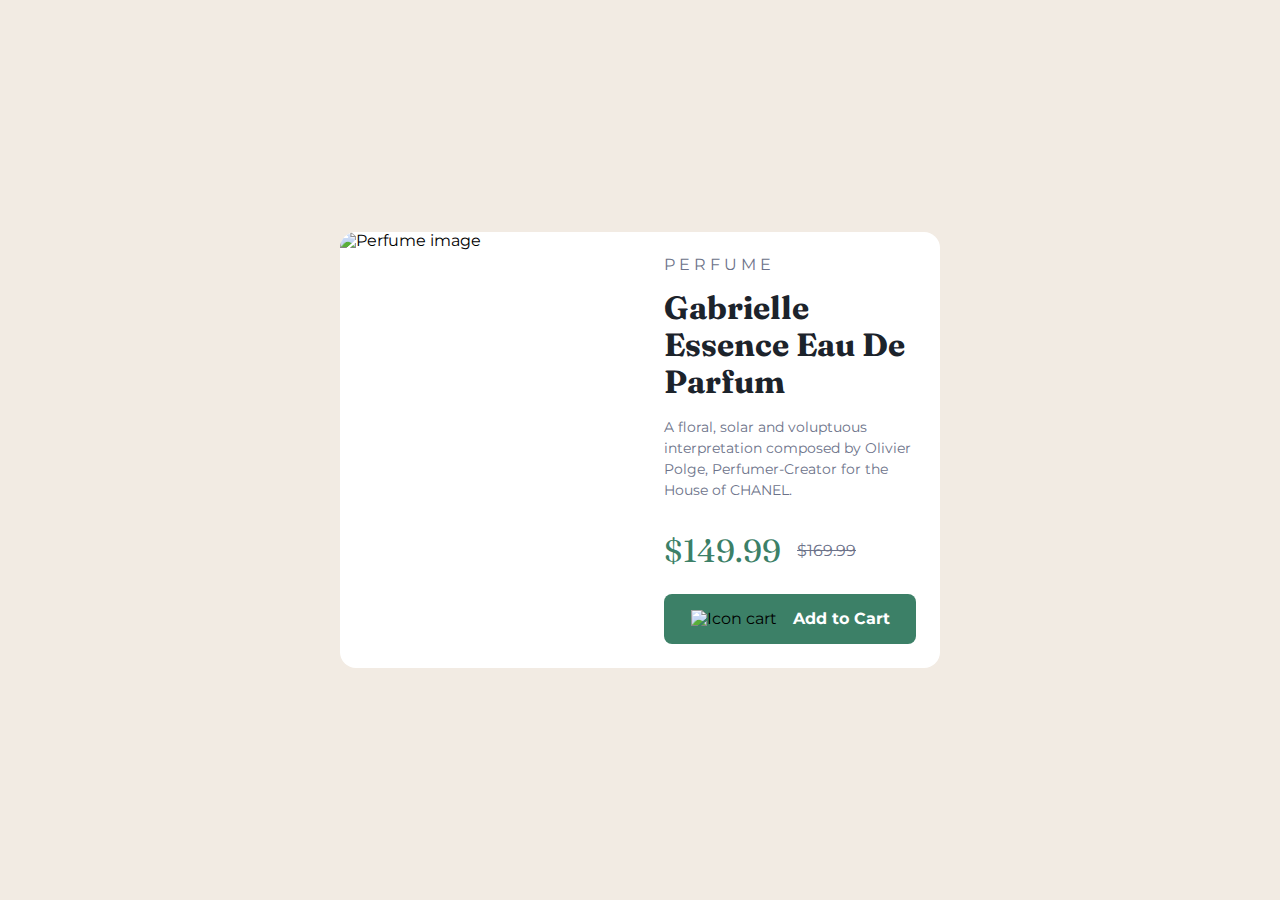
==== index-no-minified.html @ d17f4ba9 "First commit" ====
<!DOCTYPE html>
<html lang="en">
    <head>
        <meta charset="UTF-8">
        <meta name="viewport" content="width=device-width, initial-scale=1.0"> <!-- displays site properly based on user's device -->

        <link rel="icon" type="image/png" sizes="32x32" href="./images/favicon-32x32.png">
        <!-- Style documents -->
        <link rel="stylesheet" href="normalize.css">
        <link rel="stylesheet" href="styles.css">
        <title>Frontend Mentor | Product preview card component</title>

    </head>
    <body>
        <main class="container">
            <img class="container__mobile-img" src="./images/image-product-mobile.jpg" alt="Perfume image">
            <img class="container__desktop-img" src="./images/image-product-desktop.jpg" alt="Perfume image">
            <div class="container__second-section">
                <p class="container__second-section__product">PERFUME</p>
                <h1 class="container__second-section__title">Gabrielle Essence Eau De Parfum</h1>
                    <p class="container__second-section__description">
                        A floral, solar and voluptuous interpretation composed by Olivier Polge, Perfumer-Creator for the House of CHANEL.
                    </p>
                <p class="container__second-section__discount">
                    $149.99 <span class="container__second-section__price">$169.99</span>
                </p>
                <div class="container__second-section__btn">
                    <img class="container__second-section__btn__icon" src="./images/icon-cart.svg" alt="Icon cart">
                    <a class="container__second-section__btn__text" href="#AddToCart">Add to Cart</a>
                </div>
            </div>
        </main>

        <footer class="attribution">
        Challenge by <a href="https://www.frontendmentor.io?ref=challenge" target="_blank">Frontend Mentor</a>. 
        Coded by <a href="https://www.frontendmentor.io/profile/fermop" target="_blank">Fernando Pérez</a>.
        </footer>
    </body>
    </html>
---- styles.css ----
@import url('https://fonts.googleapis.com/css2?family=Fraunces:opsz,wght@9..144,700&family=Montserrat:wght@500;700&display=swap');:root{--Dark-cyan:#3c8067;--Cream:#f2ebe3;--Very-dark-blue:#1c232b;--Dark-grayish-blue:#6c7289;--White:#fff}html{font-size:1em}body{min-height:100vh;background-color:var(--Cream);font-size:1rem;font-family:'Montserrat',sans-serif;padding:2em 1.25em;box-sizing:border-box;display:flex;flex-direction:column;align-items:center;justify-content:space-evenly}.container{background-color:var(--White);max-width:20.9375rem;overflow:hidden;box-sizing:border-box;border-radius:1em}.container__mobile-img{width:100%}.container__desktop-img{display:none}.container__second-section{padding:1.5rem}.container__second-section__product{color:var(--Dark-grayish-blue);font-size:1rem;letter-spacing:.25em;margin:0}.container__second-section__title{color:var(--Very-dark-blue);font-family:'Fraunces',serif;font-size:2rem;font-weight:700;margin:.5em 0}.container__second-section__description{color:var(--Dark-grayish-blue);font-size:.875rem;line-height:1.5em}.container__second-section__discount{color:var(--Dark-cyan);font-family:'Fraunces',serif;font-size:2rem;display:flex;align-items:center;gap:.5em;margin:1em 0 .75em}.container__second-section__price{color:var(--Dark-grayish-blue);font-family:'Montserrat',sans-serif;font-size:.5em;text-decoration:line-through}.container__second-section__btn{font-size:1rem;background-color:var(--Dark-cyan);border-radius:.5em;padding:1em;display:flex;justify-content:center;gap:1em;cursor:pointer}.container__second-section__btn:hover{transition:all .125s ease-in-out;background-color:var(--Very-dark-blue)}.container__second-section__btn__text{color:var(--White);font-size:1rem;font-weight:700;text-decoration:none}.attribution{font-size:.6875rem;text-align:center;margin-top:2em;display:none}.attribution a{color:var(--Dark-cyan);font-weight:700}@media (min-width:720px){body{padding:0}.container{max-width:none;display:grid;grid-template-columns:300px 300px}.container__mobile-img{display:none}.container__desktop-img{display:block;grid-column-start:1;width:100%}.attribution{margin-top:0}}
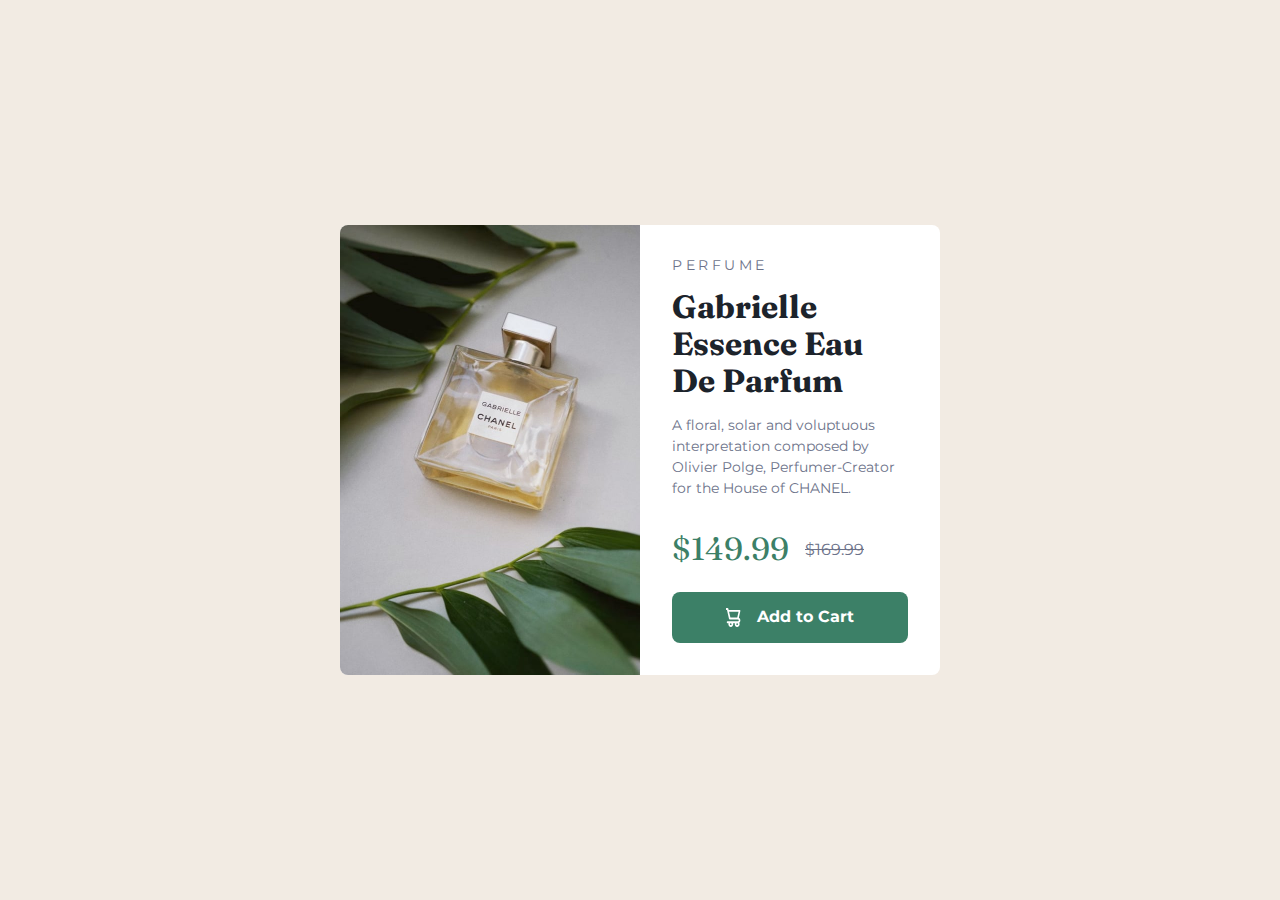
==== commit 747db98d: "Second commit" ====
--- a/index-no-minified.html
+++ b/index-no-minified.html
@@ -1,39 +1,37 @@
 <!DOCTYPE html>
 <html lang="en">
-    <head>
-        <meta charset="UTF-8">
-        <meta name="viewport" content="width=device-width, initial-scale=1.0"> <!-- displays site properly based on user's device -->
+<head>
+    <meta charset="UTF-8">
+    <meta name="viewport" content="width=device-width, initial-scale=1.0"> <!-- displays site properly based on user's device -->
+    <link rel="icon" type="image/png" sizes="32x32" href="./images/favicon-32x32.png">
+    <title>Frontend Mentor | Product preview card component</title>
+    <!-- Style documents -->
+    <link rel="stylesheet" href="normalize.css">
+    <link rel="stylesheet" href="styles.css">
+</head>
+<body>
+    <main class="container">
+        <img class="container__mobile-img" src="./images/image-product-mobile.jpg" alt="Perfume image">
+        <img class="container__desktop-img" src="./images/image-product-desktop.jpg" alt="Perfume image">
+        <div class="container__second-section">
+            <p class="container__second-section__product">PERFUME</p>
+            <h1 class="container__second-section__title">Gabrielle Essence Eau De Parfum</h1>
+                <p class="container__second-section__description">
+                    A floral, solar and voluptuous interpretation composed by Olivier Polge, Perfumer-Creator for the House of CHANEL.
+                </p>
+            <p class="container__second-section__discount">
+                $149.99 <span class="container__second-section__price">$169.99</span>
+            </p>
+            <div class="container__second-section__btn">
+                <img class="container__second-section__btn__icon" src="./images/icon-cart.svg" alt="Icon cart">
+                <a class="container__second-section__btn__text" href="#AddToCart">Add to Cart</a>
+            </div>
+        </div>
+    </main>
 
-        <link rel="icon" type="image/png" sizes="32x32" href="./images/favicon-32x32.png">
-        <!-- Style documents -->
-        <link rel="stylesheet" href="normalize.css">
-        <link rel="stylesheet" href="styles.css">
-        <title>Frontend Mentor | Product preview card component</title>
-
-    </head>
-    <body>
-        <main class="container">
-            <img class="container__mobile-img" src="./images/image-product-mobile.jpg" alt="Perfume image">
-            <img class="container__desktop-img" src="./images/image-product-desktop.jpg" alt="Perfume image">
-            <div class="container__second-section">
-                <p class="container__second-section__product">PERFUME</p>
-                <h1 class="container__second-section__title">Gabrielle Essence Eau De Parfum</h1>
-                    <p class="container__second-section__description">
-                        A floral, solar and voluptuous interpretation composed by Olivier Polge, Perfumer-Creator for the House of CHANEL.
-                    </p>
-                <p class="container__second-section__discount">
-                    $149.99 <span class="container__second-section__price">$169.99</span>
-                </p>
-                <div class="container__second-section__btn">
-                    <img class="container__second-section__btn__icon" src="./images/icon-cart.svg" alt="Icon cart">
-                    <a class="container__second-section__btn__text" href="#AddToCart">Add to Cart</a>
-                </div>
-            </div>
-        </main>
-
-        <footer class="attribution">
-        Challenge by <a href="https://www.frontendmentor.io?ref=challenge" target="_blank">Frontend Mentor</a>. 
-        Coded by <a href="https://www.frontendmentor.io/profile/fermop" target="_blank">Fernando Pérez</a>.
-        </footer>
-    </body>
-    </html>+    <footer class="attribution">
+    Challenge by <a href="https://www.frontendmentor.io?ref=challenge" target="_blank">Frontend Mentor</a>. 
+    Coded by <a href="https://www.frontendmentor.io/profile/fermop" target="_blank">Fernando Pérez</a>.
+    </footer>
+</body>
+</html>--- a/styles.css
+++ b/styles.css
@@ -1 +1 @@
-@import url('https://fonts.googleapis.com/css2?family=Fraunces:opsz,wght@9..144,700&family=Montserrat:wght@500;700&display=swap');:root{--Dark-cyan:#3c8067;--Cream:#f2ebe3;--Very-dark-blue:#1c232b;--Dark-grayish-blue:#6c7289;--White:#fff}html{font-size:1em}body{min-height:100vh;background-color:var(--Cream);font-size:1rem;font-family:'Montserrat',sans-serif;padding:2em 1.25em;box-sizing:border-box;display:flex;flex-direction:column;align-items:center;justify-content:space-evenly}.container{background-color:var(--White);max-width:20.9375rem;overflow:hidden;box-sizing:border-box;border-radius:1em}.container__mobile-img{width:100%}.container__desktop-img{display:none}.container__second-section{padding:1.5rem}.container__second-section__product{color:var(--Dark-grayish-blue);font-size:1rem;letter-spacing:.25em;margin:0}.container__second-section__title{color:var(--Very-dark-blue);font-family:'Fraunces',serif;font-size:2rem;font-weight:700;margin:.5em 0}.container__second-section__description{color:var(--Dark-grayish-blue);font-size:.875rem;line-height:1.5em}.container__second-section__discount{color:var(--Dark-cyan);font-family:'Fraunces',serif;font-size:2rem;display:flex;align-items:center;gap:.5em;margin:1em 0 .75em}.container__second-section__price{color:var(--Dark-grayish-blue);font-family:'Montserrat',sans-serif;font-size:.5em;text-decoration:line-through}.container__second-section__btn{font-size:1rem;background-color:var(--Dark-cyan);border-radius:.5em;padding:1em;display:flex;justify-content:center;gap:1em;cursor:pointer}.container__second-section__btn:hover{transition:all .125s ease-in-out;background-color:var(--Very-dark-blue)}.container__second-section__btn__text{color:var(--White);font-size:1rem;font-weight:700;text-decoration:none}.attribution{font-size:.6875rem;text-align:center;margin-top:2em;display:none}.attribution a{color:var(--Dark-cyan);font-weight:700}@media (min-width:720px){body{padding:0}.container{max-width:none;display:grid;grid-template-columns:300px 300px}.container__mobile-img{display:none}.container__desktop-img{display:block;grid-column-start:1;width:100%}.attribution{margin-top:0}}+@import url('https://fonts.googleapis.com/css2?family=Fraunces:opsz,wght@9..144,700&family=Montserrat:wght@500;700&display=swap');:root{--Dark-cyan:#3c8067;--Cream:#f2ebe3;--Very-dark-blue:#1c232b;--Dark-grayish-blue:#6c7289;--White:#fff}html{font-size:1em}body{min-height:100vh;background-color:var(--Cream);font-size:1rem;font-family:'Montserrat',sans-serif;padding:2em 1em;box-sizing:border-box;display:flex;flex-direction:column;align-items:center;justify-content:space-evenly}.container{background-color:var(--White);max-width:21.4375rem;overflow:hidden;box-sizing:border-box;border-radius:.5em}.container__mobile-img{width:100%}.container__desktop-img{display:none}.container__second-section{padding:1.5rem}.container__second-section__product{color:var(--Dark-grayish-blue);font-size:.875rem;letter-spacing:.25em;margin:0}.container__second-section__title{color:var(--Very-dark-blue);font-family:'Fraunces',serif;font-size:2rem;font-weight:700;margin:.5em 0}.container__second-section__description{color:var(--Dark-grayish-blue);font-size:.875rem;line-height:1.5em;margin:0}.container__second-section__discount{color:var(--Dark-cyan);font-family:'Fraunces',serif;font-size:2rem;display:flex;align-items:center;gap:.5em;margin:1em 0 .75em}.container__second-section__price{color:var(--Dark-grayish-blue);font-family:'Montserrat',sans-serif;font-size:.5em;text-decoration:line-through}.container__second-section__btn{font-size:1rem;background-color:var(--Dark-cyan);border-radius:.5em;padding:1em;display:flex;justify-content:center;gap:1em;cursor:pointer}.container__second-section__btn:hover{transition:all .125s ease-in-out;background-color:var(--Very-dark-blue)}.container__second-section__btn__text{color:var(--White);font-size:1rem;font-weight:700;text-decoration:none}.attribution{font-size:.6875rem;text-align:center;margin-top:2em;display:none}.attribution a{color:var(--Dark-cyan);font-weight:700}@media (min-width:720px){body{padding:0}.container{max-width:none;display:grid;grid-template-columns:300px 300px}.container__second-section{padding:2rem}.container__mobile-img{display:none}.container__desktop-img{display:block;grid-column-start:1;width:100%}.attribution{margin-top:0}}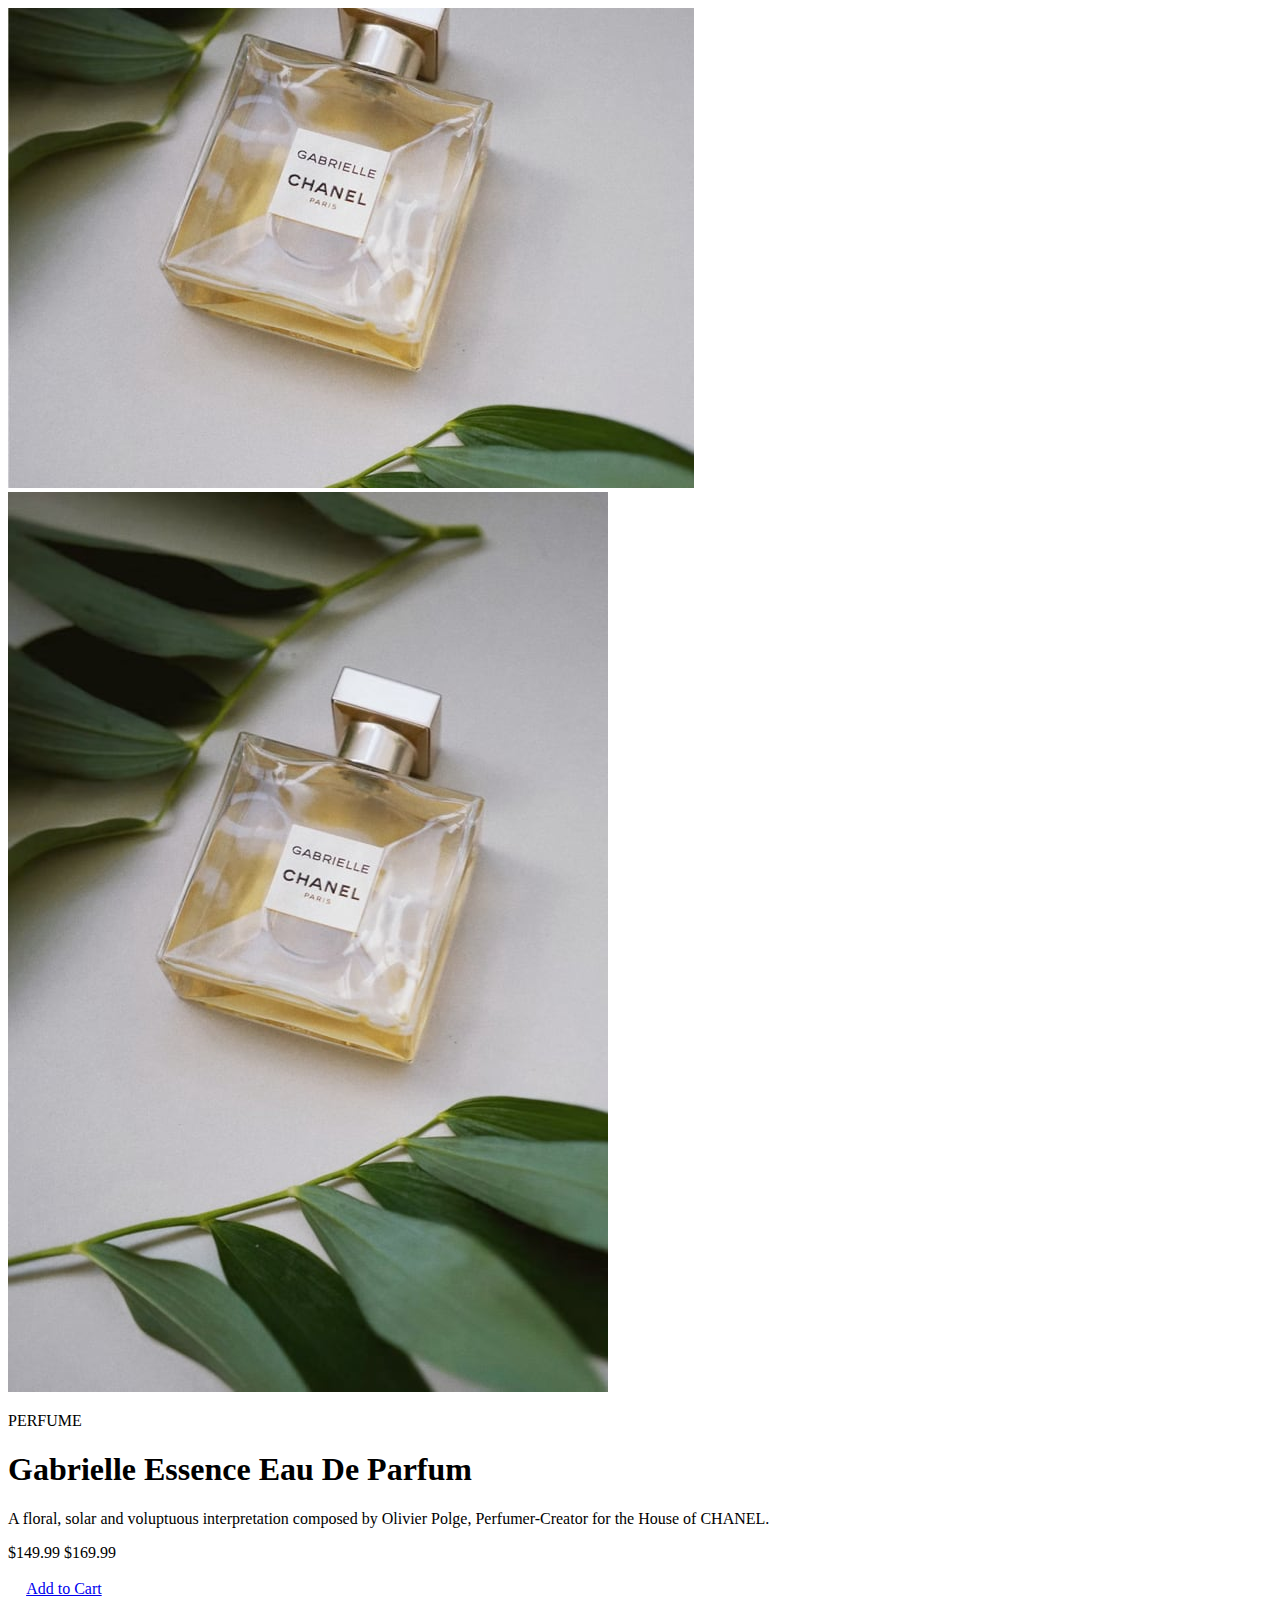
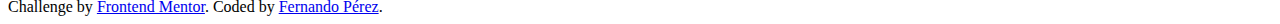
==== commit be0cc36f: "Changing the link of the autor" ====
--- a/index-no-minified.html
+++ b/index-no-minified.html
@@ -3,16 +3,16 @@
 <head>
     <meta charset="UTF-8">
     <meta name="viewport" content="width=device-width, initial-scale=1.0"> <!-- displays site properly based on user's device -->
-    <link rel="icon" type="image/png" sizes="32x32" href="./images/favicon-32x32.png">
+    <link rel="icon" type="image/png" sizes="32x32" href="assets/images/favicon-32x32.png">
     <title>Frontend Mentor | Product preview card component</title>
     <!-- Style documents -->
-    <link rel="stylesheet" href="normalize.css">
-    <link rel="stylesheet" href="styles.css">
+    <link rel="stylesheet" href="css/normalize.css">
+    <link rel="stylesheet" href="css/styles.css">
 </head>
 <body>
     <main class="container">
-        <img class="container__mobile-img" src="./images/image-product-mobile.jpg" alt="Perfume image">
-        <img class="container__desktop-img" src="./images/image-product-desktop.jpg" alt="Perfume image">
+        <img class="container__mobile-img" src="assets/images/image-product-mobile.jpg" alt="Perfume image">
+        <img class="container__desktop-img" src="assets/images/image-product-desktop.jpg" alt="Perfume image">
         <div class="container__second-section">
             <p class="container__second-section__product">PERFUME</p>
             <h1 class="container__second-section__title">Gabrielle Essence Eau De Parfum</h1>
@@ -23,7 +23,7 @@
                 $149.99 <span class="container__second-section__price">$169.99</span>
             </p>
             <div class="container__second-section__btn">
-                <img class="container__second-section__btn__icon" src="./images/icon-cart.svg" alt="Icon cart">
+                <img class="container__second-section__btn__icon" src="assets/images/icon-cart.svg" alt="Icon cart">
                 <a class="container__second-section__btn__text" href="#AddToCart">Add to Cart</a>
             </div>
         </div>
@@ -31,7 +31,7 @@
 
     <footer class="attribution">
     Challenge by <a href="https://www.frontendmentor.io?ref=challenge" target="_blank">Frontend Mentor</a>. 
-    Coded by <a href="https://www.frontendmentor.io/profile/fermop" target="_blank">Fernando Pérez</a>.
+    Coded by <a href="https://www.frontendmentor.io/solutions/product-preview-card-component-solution-mgkkiw53gt" target="_blank">Fernando Pérez</a>.
     </footer>
 </body>
 </html>